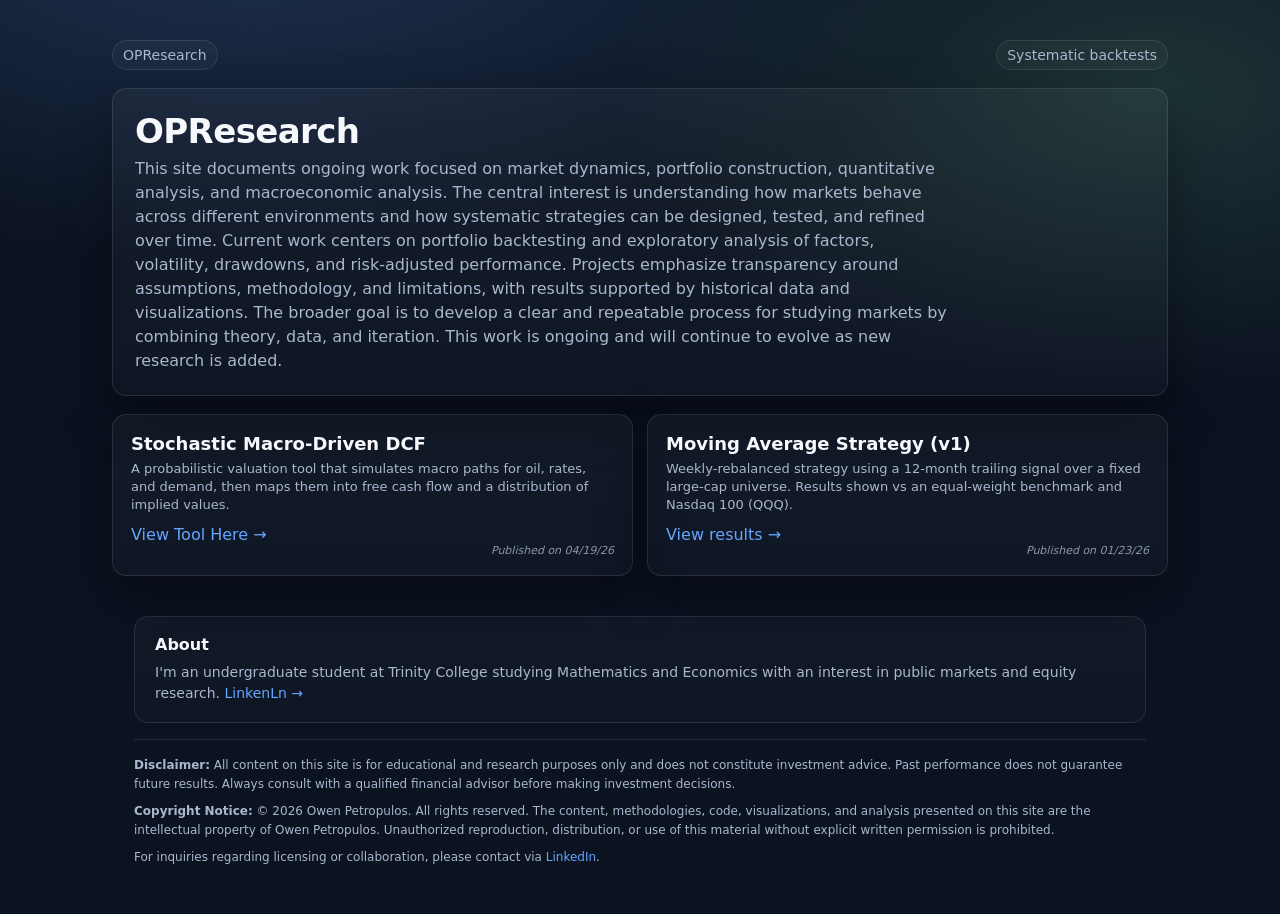
==== docs/index.html @ e0ffdfee "xxxxx" ====
<!DOCTYPE html>
<html lang="en">
<head>
  <meta charset="UTF-8" />
  <meta name="viewport" content="width=device-width, initial-scale=1" />
  <title>OPResearch</title>

  <style>
    :root{
      --bg: #0b1220;
      --panel: #0f1a2b;
      --panel2: #0c1626;
      --text: #f6f8fc;
      --muted: #a9b7cf;
      --line: rgba(255,255,255,0.10);
      --accent: #66a6ff;
      --accent2: #7ee0a3;
      --shadow: 0 20px 50px rgba(0,0,0,0.35);
      --radius: 14px;
      --maxw: 1100px;
    }

    * { box-sizing: border-box; }
    body{
      margin: 0;
      font-family: ui-sans-serif, system-ui, -apple-system, Segoe UI, Roboto, Arial, "Apple Color Emoji","Segoe UI Emoji";
      background: radial-gradient(1200px 600px at 20% -10%, rgba(102,166,255,0.22), transparent 60%),
                  radial-gradient(900px 500px at 90% 10%, rgba(126,224,163,0.16), transparent 60%),
                  var(--bg);
      color: var(--text);
      min-height: 100vh;
      display: flex;
      flex-direction: column;
    }

    a { color: var(--accent); text-decoration: none; }
    a:hover { text-decoration: underline; }

    .wrap{
      max-width: var(--maxw);
      margin: 40px auto 0;
      padding: 0 22px;
      flex: 1;
    }

    .topbar{
      display: flex;
      justify-content: space-between;
      align-items: center;
      margin-bottom: 18px;
      color: var(--muted);
      font-size: 14px;
    }

    .badge{
      display: inline-flex;
      gap: 8px;
      align-items: center;
      padding: 6px 10px;
      border: 1px solid var(--line);
      border-radius: 999px;
      background: rgba(255,255,255,0.03);
      color: var(--muted);
    }

    .hero{
      background: linear-gradient(180deg, rgba(255,255,255,0.04), rgba(255,255,255,0.02));
      border: 1px solid var(--line);
      border-radius: var(--radius);
      box-shadow: var(--shadow);
      padding: 22px 22px;
      margin-bottom: 18px;
    }

    h1{
      margin: 0 0 6px;
      font-size: 34px;
      letter-spacing: -0.6px;
    }

    .sub{
      margin: 0;
      color: var(--muted);
      line-height: 1.5;
      max-width: 80ch;
    }

    .grid{
      display: grid;
      grid-template-columns: 1fr;
      gap: 14px;
      margin-top: 14px;
    }

    @media (min-width: 900px){
      .grid { grid-template-columns: 1fr 1fr; }
    }

    .card{
      background: linear-gradient(180deg, rgba(255,255,255,0.035), rgba(255,255,255,0.02));
      border: 1px solid var(--line);
      border-radius: var(--radius);
      box-shadow: var(--shadow);
      padding: 18px 18px;
      position: relative;
      display: flex;
      flex-direction: column;
    }

    .card h2{
      margin: 0 0 6px;
      font-size: 18px;
    }

    .meta{
      color: var(--muted);
      font-size: 13px;
      margin-bottom: 10px;
      line-height: 1.4;
    }

    .tags{
      display: flex;
      flex-wrap: wrap;
      gap: 8px;
      margin-top: 10px;
      margin-bottom: 8px;
    }

    .tag{
      font-size: 12px;
      color: var(--muted);
      border: 1px solid var(--line);
      border-radius: 999px;
      padding: 5px 9px;
      background: rgba(255,255,255,0.03);
    }

    .publish-date{
      font-size: 11px;
      color: var(--muted);
      font-style: italic;
      text-align: right;
      margin-top: auto;
      opacity: 0.8;
    }

    /* Footer Sections */
    .footer-container{
      max-width: var(--maxw);
      margin: 40px auto 0;
      padding: 0 22px 30px;
    }

    .about-section{
      background: linear-gradient(180deg, rgba(255,255,255,0.03), rgba(255,255,255,0.015));
      border: 1px solid var(--line);
      border-radius: var(--radius);
      padding: 18px 20px;
      margin-bottom: 16px;
    }

    .about-section h3{
      margin: 0 0 8px;
      font-size: 16px;
      color: var(--text);
    }

    .about-section p{
      margin: 0;
      color: var(--muted);
      font-size: 14px;
      line-height: 1.5;
    }

    .legal-footer{
      color: var(--muted);
      font-size: 12px;
      line-height: 1.6;
      padding: 16px 0;
      border-top: 1px solid var(--line);
    }

    .legal-footer p{
      margin: 0 0 8px;
    }

    .legal-footer p:last-child{
      margin: 0;
    }
  </style>
</head>

<body>
  <div class="wrap">
    <div class="topbar">
      <div class="badge">OPResearch</div>
      <div class="badge">Systematic backtests</div>
    </div>

    <section class="hero">
      <h1>OPResearch</h1>
      <p class="sub">
        This site documents ongoing work focused on market dynamics, portfolio construction, quantitative analysis, and macroeconomic analysis. The central interest is understanding how markets behave across different environments and how systematic strategies can be designed, tested, and refined over time. Current work centers on portfolio backtesting and exploratory analysis of factors, volatility, drawdowns, and risk-adjusted performance. Projects emphasize transparency around assumptions, methodology, and limitations, with results supported by historical data and visualizations. The broader goal is to develop a clear and repeatable process for studying markets by combining theory, data, and iteration. This work is ongoing and will continue to evolve as new research is added.
      </p>
    </section>

   <div class="grid">

  <section class="card">
    <h2>Stochastic Macro-Driven DCF</h2>
    <div class="meta">
      A probabilistic valuation tool that simulates macro paths for oil, rates, and demand, then maps them into free cash flow and a distribution of implied values.
    </div>
    <a href="projects/stochastic-macro-dcf/index.html">View Tool Here →</a>
    <div class="publish-date">Published on 04/19/26</div>
  </section>

  <section class="card">
    <h2>Moving Average Strategy (v1)</h2>
    <div class="meta">
      Weekly-rebalanced strategy using a 12-month trailing signal over a fixed large-cap universe.
      Results shown vs an equal-weight benchmark and Nasdaq 100 (QQQ).
    </div>
    <a href="./projects/moving_average_v1/">View results →</a>
    <div class="publish-date">Published on 01/23/26</div>
  </section>

</div>

  <div class="footer-container">
    <div class="about-section">
      <h3>About</h3>
      <p>
        I'm an undergraduate student at Trinity College studying Mathematics and Economics with an interest in public markets and equity research. 
        <a href="https://www.linkedin.com/in/owenpetropulos" target="_blank">LinkenLn →</a>
      </p>
    </div>

    <div class="legal-footer">
      <p><strong>Disclaimer:</strong> All content on this site is for educational and research purposes only and does not constitute investment advice. Past performance does not guarantee future results. Always consult with a qualified financial advisor before making investment decisions.</p>
      
      <p><strong>Copyright Notice:</strong> © 2026 Owen Petropulos. All rights reserved. The content, methodologies, code, visualizations, and analysis presented on this site are the intellectual property of Owen Petropulos. Unauthorized reproduction, distribution, or use of this material without explicit written permission is prohibited.</p>
      
      <p>For inquiries regarding licensing or collaboration, please contact via <a href="https://www.linkedin.com/in/owenpetropulos" target="_blank">LinkedIn</a>.</p>
    </div>
  </div>
</body>
</html>
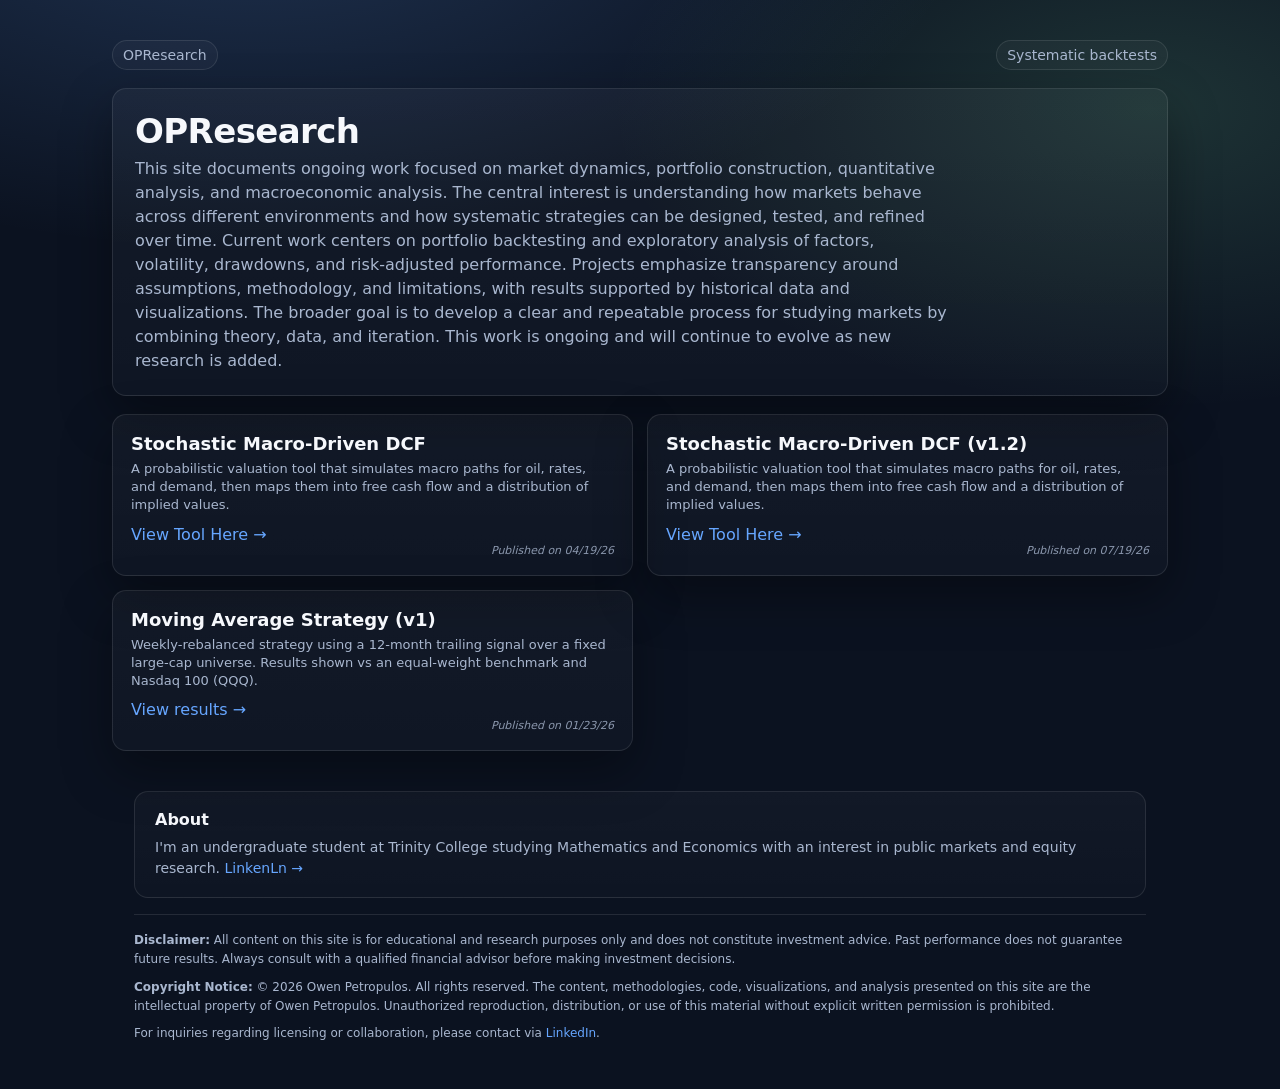
==== commit a5ef3b84: "Update index.html 7.19.26" ====
--- a/docs/index.html
+++ b/docs/index.html
@@ -217,6 +217,15 @@
   </section>
 
   <section class="card">
+    <h2>Stochastic Macro-Driven DCF (v1.2)</h2>
+    <div class="meta">
+      A probabilistic valuation tool that simulates macro paths for oil, rates, and demand, then maps them into free cash flow and a distribution of implied values.
+    </div>
+    <a href="projects/stochastic-macro-dcf/index.html">View Tool Here →</a>
+    <div class="publish-date">Published on 07/19/26</div>
+  </section>
+
+  <section class="card">
     <h2>Moving Average Strategy (v1)</h2>
     <div class="meta">
       Weekly-rebalanced strategy using a 12-month trailing signal over a fixed large-cap universe.
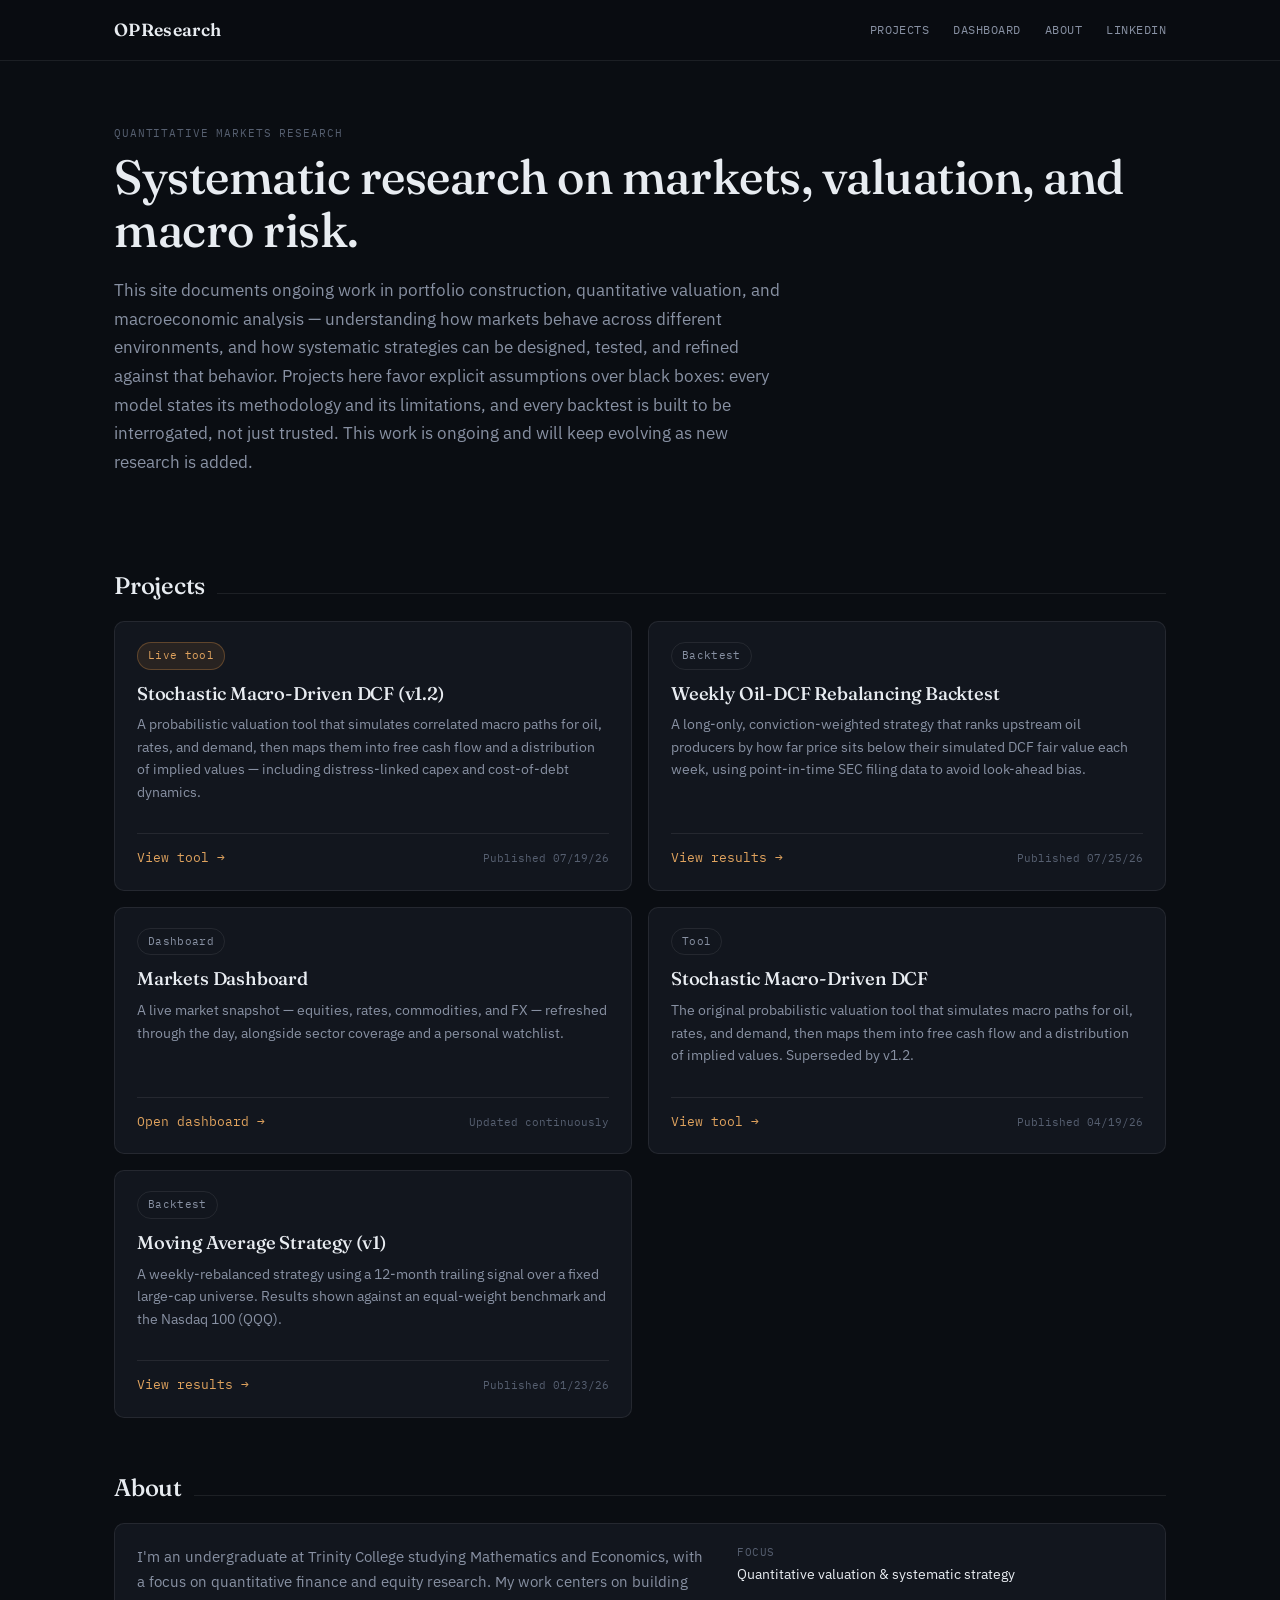
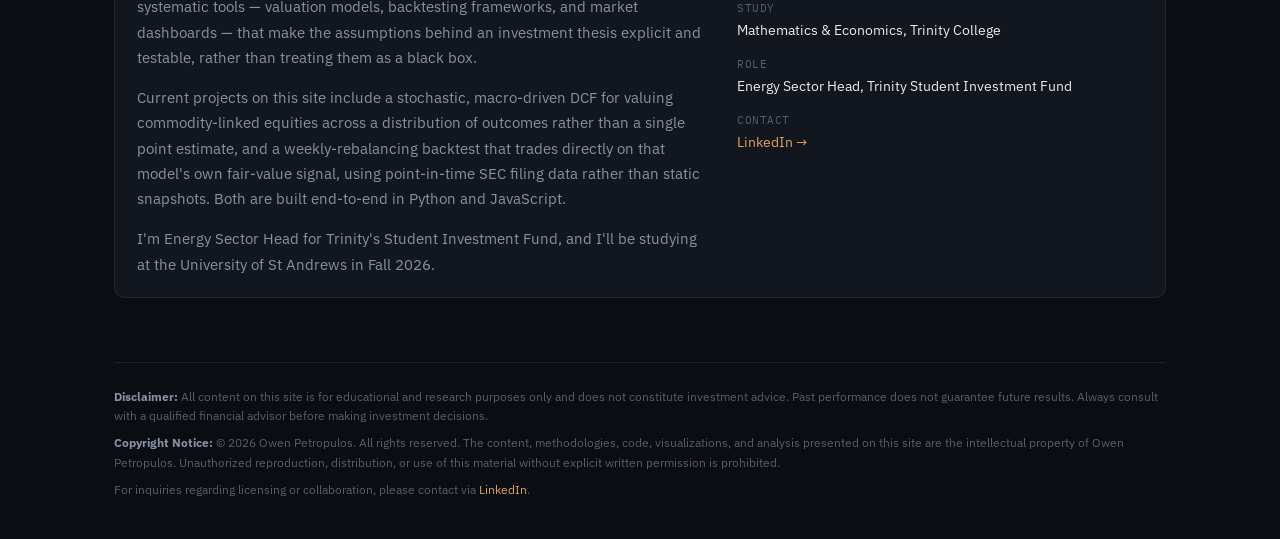
==== commit 08a977c2: "Update index.html" ====
--- a/docs/index.html
+++ b/docs/index.html
@@ -4,255 +4,258 @@
   <meta charset="UTF-8" />
   <meta name="viewport" content="width=device-width, initial-scale=1" />
   <title>OPResearch</title>
-
+  <link rel="stylesheet" href="assets/css/theme.css" />
   <style>
-    :root{
-      --bg: #0b1220;
-      --panel: #0f1a2b;
-      --panel2: #0c1626;
-      --text: #f6f8fc;
-      --muted: #a9b7cf;
-      --line: rgba(255,255,255,0.10);
-      --accent: #66a6ff;
-      --accent2: #7ee0a3;
-      --shadow: 0 20px 50px rgba(0,0,0,0.35);
-      --radius: 14px;
-      --maxw: 1100px;
-    }
-
-    * { box-sizing: border-box; }
-    body{
-      margin: 0;
-      font-family: ui-sans-serif, system-ui, -apple-system, Segoe UI, Roboto, Arial, "Apple Color Emoji","Segoe UI Emoji";
-      background: radial-gradient(1200px 600px at 20% -10%, rgba(102,166,255,0.22), transparent 60%),
-                  radial-gradient(900px 500px at 90% 10%, rgba(126,224,163,0.16), transparent 60%),
-                  var(--bg);
-      color: var(--text);
-      min-height: 100vh;
+    .hero {
+      padding: 64px 0 40px;
+    }
+    .hero h1 {
+      font-size: 3rem;
+      margin-bottom: 20px;
+    }
+    .hero p {
+      font-size: 1.05rem;
+      line-height: 1.7;
+      max-width: 68ch;
+    }
+
+    .section-heading {
+      margin: 56px 0 20px;
+      display: flex;
+      align-items: baseline;
+      gap: 12px;
+    }
+    .section-heading h2 { margin: 0; }
+    .section-heading .rule {
+      flex: 1;
+      height: 1px;
+      background: var(--border);
+    }
+
+    .project-grid {
+      display: grid;
+      grid-template-columns: 1fr;
+      gap: 16px;
+    }
+    @media (min-width: 860px) {
+      .project-grid { grid-template-columns: 1fr 1fr; }
+    }
+
+    .project-card {
       display: flex;
       flex-direction: column;
     }
-
-    a { color: var(--accent); text-decoration: none; }
-    a:hover { text-decoration: underline; }
-
-    .wrap{
-      max-width: var(--maxw);
-      margin: 40px auto 0;
-      padding: 0 22px;
-      flex: 1;
-    }
-
-    .topbar{
+    .project-card .card-body { flex: 1; }
+    .project-card p { font-size: 14px; margin-bottom: 14px; }
+    .project-card .card-footer {
       display: flex;
       justify-content: space-between;
       align-items: center;
-      margin-bottom: 18px;
-      color: var(--muted);
-      font-size: 14px;
-    }
-
-    .badge{
-      display: inline-flex;
-      gap: 8px;
-      align-items: center;
-      padding: 6px 10px;
-      border: 1px solid var(--line);
-      border-radius: 999px;
-      background: rgba(255,255,255,0.03);
-      color: var(--muted);
-    }
-
-    .hero{
-      background: linear-gradient(180deg, rgba(255,255,255,0.04), rgba(255,255,255,0.02));
-      border: 1px solid var(--line);
-      border-radius: var(--radius);
-      box-shadow: var(--shadow);
-      padding: 22px 22px;
-      margin-bottom: 18px;
-    }
-
-    h1{
-      margin: 0 0 6px;
-      font-size: 34px;
-      letter-spacing: -0.6px;
-    }
-
-    .sub{
-      margin: 0;
-      color: var(--muted);
-      line-height: 1.5;
-      max-width: 80ch;
-    }
-
-    .grid{
+      margin-top: 16px;
+      padding-top: 14px;
+      border-top: 1px solid var(--border);
+    }
+
+    .about-grid {
       display: grid;
       grid-template-columns: 1fr;
+      gap: 32px;
+      align-items: start;
+    }
+    @media (min-width: 860px) {
+      .about-grid { grid-template-columns: 1.4fr 1fr; }
+    }
+    .about-grid p { font-size: 14.5px; line-height: 1.75; }
+    .about-facts {
+      display: flex;
+      flex-direction: column;
       gap: 14px;
-      margin-top: 14px;
-    }
-
-    @media (min-width: 900px){
-      .grid { grid-template-columns: 1fr 1fr; }
-    }
-
-    .card{
-      background: linear-gradient(180deg, rgba(255,255,255,0.035), rgba(255,255,255,0.02));
-      border: 1px solid var(--line);
-      border-radius: var(--radius);
-      box-shadow: var(--shadow);
-      padding: 18px 18px;
-      position: relative;
-      display: flex;
-      flex-direction: column;
-    }
-
-    .card h2{
-      margin: 0 0 6px;
-      font-size: 18px;
-    }
-
-    .meta{
-      color: var(--muted);
-      font-size: 13px;
-      margin-bottom: 10px;
-      line-height: 1.4;
-    }
-
-    .tags{
-      display: flex;
-      flex-wrap: wrap;
-      gap: 8px;
-      margin-top: 10px;
-      margin-bottom: 8px;
-    }
-
-    .tag{
-      font-size: 12px;
-      color: var(--muted);
-      border: 1px solid var(--line);
-      border-radius: 999px;
-      padding: 5px 9px;
-      background: rgba(255,255,255,0.03);
-    }
-
-    .publish-date{
+    }
+    .about-fact-label {
+      font-family: var(--font-mono);
       font-size: 11px;
-      color: var(--muted);
-      font-style: italic;
-      text-align: right;
-      margin-top: auto;
-      opacity: 0.8;
-    }
-
-    /* Footer Sections */
-    .footer-container{
-      max-width: var(--maxw);
-      margin: 40px auto 0;
-      padding: 0 22px 30px;
-    }
-
-    .about-section{
-      background: linear-gradient(180deg, rgba(255,255,255,0.03), rgba(255,255,255,0.015));
-      border: 1px solid var(--line);
-      border-radius: var(--radius);
-      padding: 18px 20px;
-      margin-bottom: 16px;
-    }
-
-    .about-section h3{
-      margin: 0 0 8px;
-      font-size: 16px;
+      letter-spacing: 0.05em;
+      text-transform: uppercase;
+      color: var(--text-tertiary);
+      margin-bottom: 2px;
+    }
+    .about-fact-value {
+      font-size: 14px;
       color: var(--text);
-    }
-
-    .about-section p{
-      margin: 0;
-      color: var(--muted);
-      font-size: 14px;
-      line-height: 1.5;
-    }
-
-    .legal-footer{
-      color: var(--muted);
-      font-size: 12px;
-      line-height: 1.6;
-      padding: 16px 0;
-      border-top: 1px solid var(--line);
-    }
-
-    .legal-footer p{
-      margin: 0 0 8px;
-    }
-
-    .legal-footer p:last-child{
-      margin: 0;
     }
   </style>
 </head>
 
 <body>
+  <nav class="site-nav">
+    <div class="site-nav-inner">
+      <a href="index.html" class="site-nav-brand">OPResearch</a>
+      <div class="site-nav-links">
+        <a href="#projects">Projects</a>
+        <a href="dashboard/index.html">Dashboard</a>
+        <a href="#about">About</a>
+        <a href="https://www.linkedin.com/in/owenpetropulos" target="_blank">LinkedIn</a>
+      </div>
+    </div>
+  </nav>
+
   <div class="wrap">
-    <div class="topbar">
-      <div class="badge">OPResearch</div>
-      <div class="badge">Systematic backtests</div>
-    </div>
-
     <section class="hero">
-      <h1>OPResearch</h1>
-      <p class="sub">
-        This site documents ongoing work focused on market dynamics, portfolio construction, quantitative analysis, and macroeconomic analysis. The central interest is understanding how markets behave across different environments and how systematic strategies can be designed, tested, and refined over time. Current work centers on portfolio backtesting and exploratory analysis of factors, volatility, drawdowns, and risk-adjusted performance. Projects emphasize transparency around assumptions, methodology, and limitations, with results supported by historical data and visualizations. The broader goal is to develop a clear and repeatable process for studying markets by combining theory, data, and iteration. This work is ongoing and will continue to evolve as new research is added.
+      <span class="eyebrow">Quantitative markets research</span>
+      <h1>Systematic research on markets, valuation, and macro risk.</h1>
+      <p>
+        This site documents ongoing work in portfolio construction, quantitative valuation,
+        and macroeconomic analysis — understanding how markets behave across different
+        environments, and how systematic strategies can be designed, tested, and refined
+        against that behavior. Projects here favor explicit assumptions over black boxes:
+        every model states its methodology and its limitations, and every backtest is built
+        to be interrogated, not just trusted. This work is ongoing and will keep evolving as
+        new research is added.
       </p>
     </section>
 
-   <div class="grid">
-
-  <section class="card">
-    <h2>Stochastic Macro-Driven DCF</h2>
-    <div class="meta">
-      A probabilistic valuation tool that simulates macro paths for oil, rates, and demand, then maps them into free cash flow and a distribution of implied values.
-    </div>
-    <a href="projects/stochastic-macro-dcf/index.html">View Tool Here →</a>
-    <div class="publish-date">Published on 04/19/26</div>
-  </section>
-
-  <section class="card">
-    <h2>Stochastic Macro-Driven DCF (v1.2)</h2>
-    <div class="meta">
-      A probabilistic valuation tool that simulates macro paths for oil, rates, and demand, then maps them into free cash flow and a distribution of implied values.
-    </div>
-    <a href="projects/stochastic-macro-dcf/index.html">View Tool Here →</a>
-    <div class="publish-date">Published on 07/19/26</div>
-  </section>
-
-  <section class="card">
-    <h2>Moving Average Strategy (v1)</h2>
-    <div class="meta">
-      Weekly-rebalanced strategy using a 12-month trailing signal over a fixed large-cap universe.
-      Results shown vs an equal-weight benchmark and Nasdaq 100 (QQQ).
-    </div>
-    <a href="./projects/moving_average_v1/">View results →</a>
-    <div class="publish-date">Published on 01/23/26</div>
-  </section>
-
-</div>
-
-  <div class="footer-container">
-    <div class="about-section">
-      <h3>About</h3>
-      <p>
-        I'm an undergraduate student at Trinity College studying Mathematics and Economics with an interest in public markets and equity research. 
-        <a href="https://www.linkedin.com/in/owenpetropulos" target="_blank">LinkenLn →</a>
-      </p>
-    </div>
-
-    <div class="legal-footer">
-      <p><strong>Disclaimer:</strong> All content on this site is for educational and research purposes only and does not constitute investment advice. Past performance does not guarantee future results. Always consult with a qualified financial advisor before making investment decisions.</p>
-      
-      <p><strong>Copyright Notice:</strong> © 2026 Owen Petropulos. All rights reserved. The content, methodologies, code, visualizations, and analysis presented on this site are the intellectual property of Owen Petropulos. Unauthorized reproduction, distribution, or use of this material without explicit written permission is prohibited.</p>
-      
+    <div id="projects" class="section-heading">
+      <h2>Projects</h2>
+      <div class="rule"></div>
+    </div>
+
+    <div class="project-grid">
+
+      <section class="card project-card">
+        <div class="card-body">
+          <span class="tag accent">Live tool</span>
+          <h3 style="margin-top:12px;">Stochastic Macro-Driven DCF (v1.2)</h3>
+          <p>
+            A probabilistic valuation tool that simulates correlated macro paths for oil,
+            rates, and demand, then maps them into free cash flow and a distribution of
+            implied values — including distress-linked capex and cost-of-debt dynamics.
+          </p>
+        </div>
+        <div class="card-footer">
+          <a href="projects/stochastic-macro-dcf-v1-2/index.html" class="btn-link">View tool →</a>
+          <span class="publish-date">Published 07/19/26</span>
+        </div>
+      </section>
+
+      <section class="card project-card">
+        <div class="card-body">
+          <span class="tag">Backtest</span>
+          <h3 style="margin-top:12px;">Weekly Oil-DCF Rebalancing Backtest</h3>
+          <p>
+            A long-only, conviction-weighted strategy that ranks upstream oil producers by
+            how far price sits below their simulated DCF fair value each week, using
+            point-in-time SEC filing data to avoid look-ahead bias.
+          </p>
+        </div>
+        <div class="card-footer">
+          <a href="projects/oil-dcf-backtest/index.html" class="btn-link">View results →</a>
+          <span class="publish-date">Published 07/25/26</span>
+        </div>
+      </section>
+
+      <section class="card project-card">
+        <div class="card-body">
+          <span class="tag">Dashboard</span>
+          <h3 style="margin-top:12px;">Markets Dashboard</h3>
+          <p>
+            A live market snapshot — equities, rates, commodities, and FX — refreshed
+            through the day, alongside sector coverage and a personal watchlist.
+          </p>
+        </div>
+        <div class="card-footer">
+          <a href="dashboard/index.html" class="btn-link">Open dashboard →</a>
+          <span class="publish-date">Updated continuously</span>
+        </div>
+      </section>
+
+      <section class="card project-card">
+        <div class="card-body">
+          <span class="tag">Tool</span>
+          <h3 style="margin-top:12px;">Stochastic Macro-Driven DCF</h3>
+          <p>
+            The original probabilistic valuation tool that simulates macro paths for oil,
+            rates, and demand, then maps them into free cash flow and a distribution of
+            implied values. Superseded by v1.2.
+          </p>
+        </div>
+        <div class="card-footer">
+          <a href="projects/stochastic-macro-dcf/index.html" class="btn-link">View tool →</a>
+          <span class="publish-date">Published 04/19/26</span>
+        </div>
+      </section>
+
+      <section class="card project-card">
+        <div class="card-body">
+          <span class="tag">Backtest</span>
+          <h3 style="margin-top:12px;">Moving Average Strategy (v1)</h3>
+          <p>
+            A weekly-rebalanced strategy using a 12-month trailing signal over a fixed
+            large-cap universe. Results shown against an equal-weight benchmark and the
+            Nasdaq 100 (QQQ).
+          </p>
+        </div>
+        <div class="card-footer">
+          <a href="projects/moving_average_v1/index.html" class="btn-link">View results →</a>
+          <span class="publish-date">Published 01/23/26</span>
+        </div>
+      </section>
+
+    </div>
+
+    <div id="about" class="section-heading">
+      <h2>About</h2>
+      <div class="rule"></div>
+    </div>
+
+    <section class="card" style="margin-bottom: 40px;">
+      <div class="about-grid">
+        <div>
+          <p>
+            I'm an undergraduate at Trinity College studying Mathematics and Economics,
+            with a focus on quantitative finance and equity research. My work centers on
+            building systematic tools — valuation models, backtesting frameworks, and
+            market dashboards — that make the assumptions behind an investment thesis
+            explicit and testable, rather than treating them as a black box.
+          </p>
+          <p>
+            Current projects on this site include a stochastic, macro-driven DCF for
+            valuing commodity-linked equities across a distribution of outcomes rather
+            than a single point estimate, and a weekly-rebalancing backtest that trades
+            directly on that model's own fair-value signal, using point-in-time SEC
+            filing data rather than static snapshots. Both are built end-to-end in Python
+            and JavaScript.
+          </p>
+          <p>
+            I'm Energy Sector Head for Trinity's Student Investment Fund, and I'll be
+            studying at the University of St Andrews in Fall 2026.
+          </p>
+        </div>
+        <div class="about-facts">
+          <div>
+            <div class="about-fact-label">Focus</div>
+            <div class="about-fact-value">Quantitative valuation &amp; systematic strategy</div>
+          </div>
+          <div>
+            <div class="about-fact-label">Study</div>
+            <div class="about-fact-value">Mathematics &amp; Economics, Trinity College</div>
+          </div>
+          <div>
+            <div class="about-fact-label">Role</div>
+            <div class="about-fact-value">Energy Sector Head, Trinity Student Investment Fund</div>
+          </div>
+          <div>
+            <div class="about-fact-label">Contact</div>
+            <div class="about-fact-value"><a href="https://www.linkedin.com/in/owenpetropulos" target="_blank">LinkedIn →</a></div>
+          </div>
+        </div>
+      </div>
+    </section>
+
+    <footer class="site-footer">
+      <p><strong style="color: var(--text-secondary);">Disclaimer:</strong> All content on this site is for educational and research purposes only and does not constitute investment advice. Past performance does not guarantee future results. Always consult with a qualified financial advisor before making investment decisions.</p>
+      <p><strong style="color: var(--text-secondary);">Copyright Notice:</strong> © 2026 Owen Petropulos. All rights reserved. The content, methodologies, code, visualizations, and analysis presented on this site are the intellectual property of Owen Petropulos. Unauthorized reproduction, distribution, or use of this material without explicit written permission is prohibited.</p>
       <p>For inquiries regarding licensing or collaboration, please contact via <a href="https://www.linkedin.com/in/owenpetropulos" target="_blank">LinkedIn</a>.</p>
-    </div>
+    </footer>
   </div>
 </body>
 </html>
--- a/docs/assets/css/theme.css
+++ b/docs/assets/css/theme.css
@@ -0,0 +1,303 @@
+/* ==============================================================
+   OPResearch — Shared Site Theme
+   --------------------------------------------------------------
+   Single source of truth for color, type, and core components
+   across every page (main site, dashboard, project pages). Pages
+   should link this file first, then layer page-specific CSS for
+   layout needs unique to that page.
+
+   Design direction: an institutional research-note aesthetic —
+   serif display headlines for gravitas, monospace for all data/
+   figures/tickers (precision), generous whitespace for prose.
+   Accent is a muted amber/bronze, tied to the site's oil & macro
+   research subject matter (crude oil, old terminal-amber displays)
+   rather than a generic cyan or acid-green default.
+   ============================================================== */
+
+@import url('https://fonts.googleapis.com/css2?family=Fraunces:ital,opsz,wght@0,9..144,400;0,9..144,500;0,9..144,600;1,9..144,400;1,9..144,500&family=IBM+Plex+Sans:wght@400;500;600&family=IBM+Plex+Mono:wght@400;500;600&display=swap');
+
+:root {
+  /* Surfaces */
+  --bg:             #0a0d12;
+  --surface:        #12161e;
+  --surface-raised: #171c26;
+  --surface-hover:  #1c2230;
+
+  /* Text */
+  --text:           #e8ecf1;
+  --text-secondary: #8891a3;
+  --text-tertiary:  #565f70;
+
+  /* Borders */
+  --border:         rgba(255,255,255,0.08);
+  --border-strong:  rgba(255,255,255,0.16);
+
+  /* Accent -- amber/bronze, tied to oil & terminal-display heritage */
+  --accent:         #c8863f;
+  --accent-bright:  #e0a35e;
+  --accent-soft:    rgba(200,134,63,0.12);
+  --accent-border:  rgba(200,134,63,0.35);
+
+  /* Functional (financial convention -- up/down) */
+  --positive:       #5fa87c;
+  --negative:       #c1584a;
+
+  /* Type */
+  --font-display: 'Fraunces', Georgia, serif;
+  --font-body:    'IBM Plex Sans', ui-sans-serif, system-ui, sans-serif;
+  --font-mono:    'IBM Plex Mono', ui-monospace, monospace;
+
+  /* Layout */
+  --radius:  10px;
+  --radius-sm: 6px;
+  --maxw:    1100px;
+  --maxw-prose: 760px;
+}
+
+/* ---------- Reset & base ---------- */
+* { box-sizing: border-box; }
+
+html { scroll-behavior: smooth; }
+
+body {
+  margin: 0;
+  background: var(--bg);
+  color: var(--text);
+  font-family: var(--font-body);
+  font-size: 15px;
+  line-height: 1.6;
+  -webkit-font-smoothing: antialiased;
+}
+
+h1, h2, h3, h4 {
+  font-family: var(--font-display);
+  font-weight: 500;
+  color: var(--text);
+  margin: 0 0 0.5em;
+  letter-spacing: -0.01em;
+}
+
+h1 { font-size: 2.4rem; line-height: 1.1; }
+h2 { font-size: 1.5rem; line-height: 1.2; }
+h3 { font-size: 1.15rem; line-height: 1.3; }
+
+p { margin: 0 0 1em; color: var(--text-secondary); }
+p:last-child { margin-bottom: 0; }
+
+a {
+  color: var(--accent-bright);
+  text-decoration: none;
+  border-bottom: 1px solid transparent;
+  transition: border-color 0.15s ease, color 0.15s ease;
+}
+a:hover {
+  border-bottom-color: var(--accent-border);
+}
+
+code, .mono {
+  font-family: var(--font-mono);
+}
+
+::selection { background: var(--accent-soft); color: var(--text); }
+
+/* ---------- Layout containers ---------- */
+.wrap {
+  max-width: var(--maxw);
+  margin: 0 auto;
+  padding: 0 24px;
+}
+
+.prose {
+  max-width: var(--maxw-prose);
+}
+
+/* ---------- Site nav (shared across every page) ---------- */
+.site-nav {
+  border-bottom: 1px solid var(--border);
+  background: rgba(10,13,18,0.85);
+  backdrop-filter: blur(8px);
+  position: sticky;
+  top: 0;
+  z-index: 50;
+}
+
+.site-nav-inner {
+  max-width: var(--maxw);
+  margin: 0 auto;
+  padding: 16px 24px;
+  display: flex;
+  justify-content: space-between;
+  align-items: center;
+}
+
+.site-nav-brand {
+  font-family: var(--font-display);
+  font-size: 1.1rem;
+  font-weight: 600;
+  letter-spacing: 0.02em;
+  color: var(--text);
+  border-bottom: none;
+}
+.site-nav-brand:hover { color: var(--accent-bright); }
+
+.site-nav-links {
+  display: flex;
+  gap: 24px;
+  align-items: center;
+}
+
+.site-nav-links a {
+  font-family: var(--font-mono);
+  font-size: 12px;
+  letter-spacing: 0.04em;
+  text-transform: uppercase;
+  color: var(--text-secondary);
+  border-bottom: none;
+}
+.site-nav-links a:hover,
+.site-nav-links a.active {
+  color: var(--accent-bright);
+}
+
+.site-nav-context {
+  font-family: var(--font-mono);
+  font-size: 12px;
+  color: var(--text-tertiary);
+}
+
+/* ---------- Cards ---------- */
+.card {
+  background: var(--surface);
+  border: 1px solid var(--border);
+  border-radius: var(--radius);
+  padding: 20px 22px;
+  transition: border-color 0.15s ease, background 0.15s ease;
+}
+
+.card:hover {
+  border-color: var(--border-strong);
+}
+
+.card h2, .card h3 { margin-bottom: 8px; }
+
+/* ---------- Marginalia -- the signature explanatory component ----------
+   A thin accent-colored left rule + small-caps label. Used consistently
+   for methodology notes, data-source callouts, and limitations across
+   every page -- gives the site's existing habit of flagging caveats
+   and assumptions a consistent visual home. */
+.marginalia {
+  border-left: 2px solid var(--accent);
+  border-radius: 0;
+  padding: 4px 0 4px 18px;
+  margin: 1.5em 0;
+}
+
+.marginalia-label {
+  font-family: var(--font-mono);
+  font-size: 11px;
+  letter-spacing: 0.08em;
+  text-transform: uppercase;
+  color: var(--accent-bright);
+  display: block;
+  margin-bottom: 4px;
+}
+
+.marginalia p {
+  font-size: 14px;
+  color: var(--text-secondary);
+  margin: 0;
+}
+
+/* ---------- Data tiles (metrics, market figures) ---------- */
+.data-tile {
+  background: var(--surface);
+  border: 1px solid var(--border);
+  border-radius: var(--radius-sm);
+  padding: 14px 16px;
+}
+
+.data-tile-label {
+  font-family: var(--font-mono);
+  font-size: 11px;
+  letter-spacing: 0.04em;
+  text-transform: uppercase;
+  color: var(--text-tertiary);
+  margin-bottom: 6px;
+}
+
+.data-tile-value {
+  font-family: var(--font-mono);
+  font-size: 1.3rem;
+  font-weight: 500;
+  color: var(--text);
+}
+
+.data-tile-delta {
+  font-family: var(--font-mono);
+  font-size: 12px;
+  margin-top: 4px;
+}
+.data-tile-delta.positive { color: var(--positive); }
+.data-tile-delta.negative { color: var(--negative); }
+
+/* ---------- Tags / badges ---------- */
+.tag {
+  font-family: var(--font-mono);
+  font-size: 11px;
+  letter-spacing: 0.03em;
+  color: var(--text-secondary);
+  border: 1px solid var(--border);
+  border-radius: 999px;
+  padding: 4px 10px;
+  display: inline-flex;
+  align-items: center;
+  gap: 6px;
+}
+
+.tag.accent {
+  color: var(--accent-bright);
+  border-color: var(--accent-border);
+  background: var(--accent-soft);
+}
+
+/* ---------- Buttons / links-as-actions ---------- */
+.btn-link {
+  font-family: var(--font-mono);
+  font-size: 13px;
+  color: var(--accent-bright);
+  display: inline-flex;
+  align-items: center;
+  gap: 6px;
+}
+
+/* ---------- Footer ---------- */
+.site-footer {
+  border-top: 1px solid var(--border);
+  margin-top: 64px;
+  padding: 24px 0 40px;
+}
+
+.site-footer p {
+  font-size: 12px;
+  line-height: 1.6;
+  color: var(--text-tertiary);
+  margin: 0 0 8px;
+}
+.site-footer p:last-child { margin: 0; }
+
+/* ---------- Utility ---------- */
+.eyebrow {
+  font-family: var(--font-mono);
+  font-size: 11px;
+  letter-spacing: 0.08em;
+  text-transform: uppercase;
+  color: var(--text-tertiary);
+  margin-bottom: 8px;
+  display: block;
+}
+
+.publish-date {
+  font-family: var(--font-mono);
+  font-size: 11px;
+  color: var(--text-tertiary);
+}
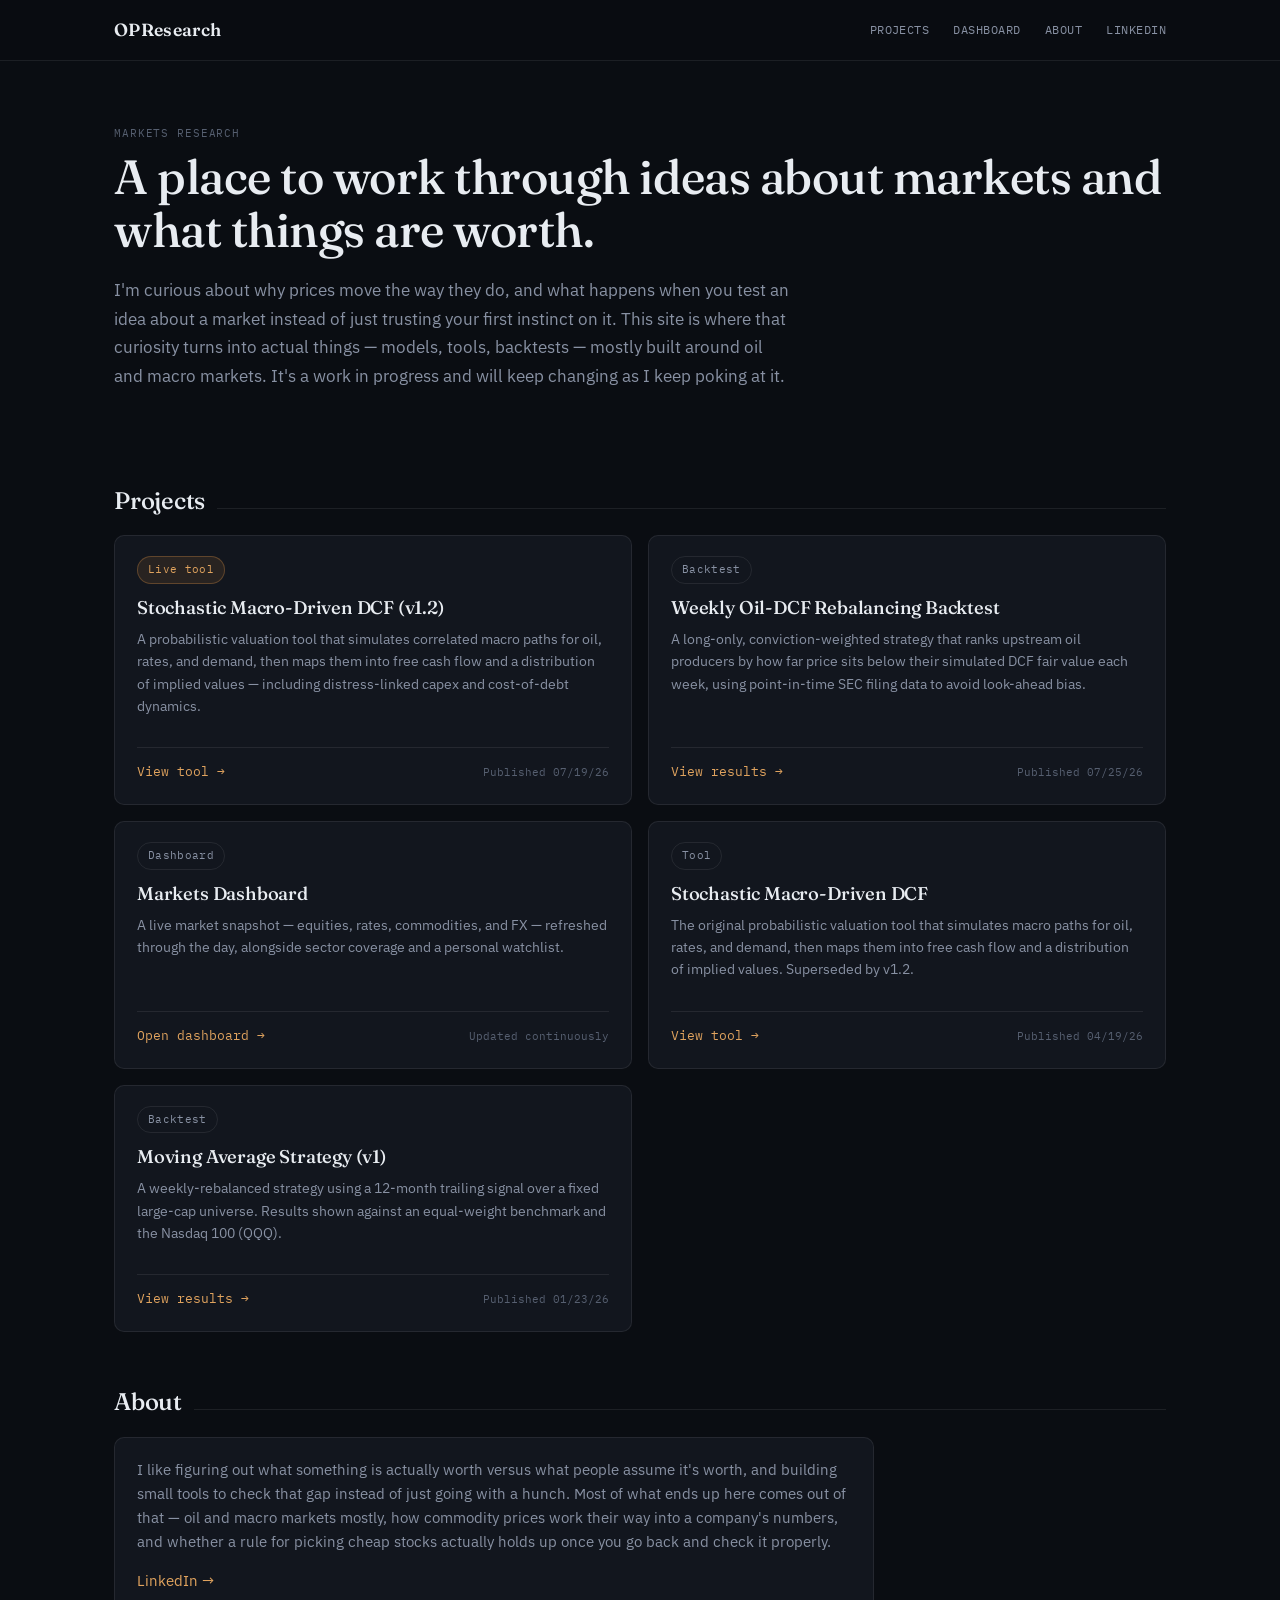
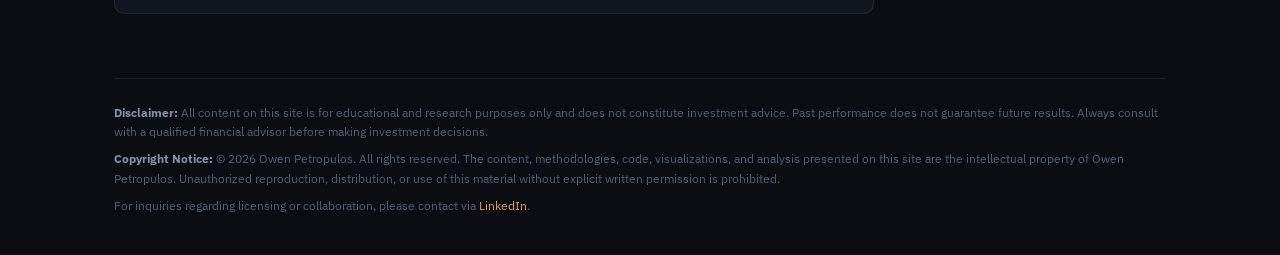
==== commit ae050972: "Update index.html" ====
--- a/docs/index.html
+++ b/docs/index.html
@@ -55,34 +55,6 @@
       padding-top: 14px;
       border-top: 1px solid var(--border);
     }
-
-    .about-grid {
-      display: grid;
-      grid-template-columns: 1fr;
-      gap: 32px;
-      align-items: start;
-    }
-    @media (min-width: 860px) {
-      .about-grid { grid-template-columns: 1.4fr 1fr; }
-    }
-    .about-grid p { font-size: 14.5px; line-height: 1.75; }
-    .about-facts {
-      display: flex;
-      flex-direction: column;
-      gap: 14px;
-    }
-    .about-fact-label {
-      font-family: var(--font-mono);
-      font-size: 11px;
-      letter-spacing: 0.05em;
-      text-transform: uppercase;
-      color: var(--text-tertiary);
-      margin-bottom: 2px;
-    }
-    .about-fact-value {
-      font-size: 14px;
-      color: var(--text);
-    }
   </style>
 </head>
 
@@ -101,16 +73,14 @@
 
   <div class="wrap">
     <section class="hero">
-      <span class="eyebrow">Quantitative markets research</span>
-      <h1>Systematic research on markets, valuation, and macro risk.</h1>
+      <span class="eyebrow">Markets research</span>
+      <h1>A place to work through ideas about markets and what things are worth.</h1>
       <p>
-        This site documents ongoing work in portfolio construction, quantitative valuation,
-        and macroeconomic analysis — understanding how markets behave across different
-        environments, and how systematic strategies can be designed, tested, and refined
-        against that behavior. Projects here favor explicit assumptions over black boxes:
-        every model states its methodology and its limitations, and every backtest is built
-        to be interrogated, not just trusted. This work is ongoing and will keep evolving as
-        new research is added.
+        I'm curious about why prices move the way they do, and what happens when
+        you test an idea about a market instead of just trusting your first instinct
+        on it. This site is where that curiosity turns into actual things — models,
+        tools, backtests — mostly built around oil and macro markets. It's a work
+        in progress and will keep changing as I keep poking at it.
       </p>
     </section>
 
@@ -207,48 +177,18 @@
       <div class="rule"></div>
     </div>
 
-    <section class="card" style="margin-bottom: 40px;">
-      <div class="about-grid">
-        <div>
-          <p>
-            I'm an undergraduate at Trinity College studying Mathematics and Economics,
-            with a focus on quantitative finance and equity research. My work centers on
-            building systematic tools — valuation models, backtesting frameworks, and
-            market dashboards — that make the assumptions behind an investment thesis
-            explicit and testable, rather than treating them as a black box.
-          </p>
-          <p>
-            Current projects on this site include a stochastic, macro-driven DCF for
-            valuing commodity-linked equities across a distribution of outcomes rather
-            than a single point estimate, and a weekly-rebalancing backtest that trades
-            directly on that model's own fair-value signal, using point-in-time SEC
-            filing data rather than static snapshots. Both are built end-to-end in Python
-            and JavaScript.
-          </p>
-          <p>
-            I'm Energy Sector Head for Trinity's Student Investment Fund, and I'll be
-            studying at the University of St Andrews in Fall 2026.
-          </p>
-        </div>
-        <div class="about-facts">
-          <div>
-            <div class="about-fact-label">Focus</div>
-            <div class="about-fact-value">Quantitative valuation &amp; systematic strategy</div>
-          </div>
-          <div>
-            <div class="about-fact-label">Study</div>
-            <div class="about-fact-value">Mathematics &amp; Economics, Trinity College</div>
-          </div>
-          <div>
-            <div class="about-fact-label">Role</div>
-            <div class="about-fact-value">Energy Sector Head, Trinity Student Investment Fund</div>
-          </div>
-          <div>
-            <div class="about-fact-label">Contact</div>
-            <div class="about-fact-value"><a href="https://www.linkedin.com/in/owenpetropulos" target="_blank">LinkedIn →</a></div>
-          </div>
-        </div>
-      </div>
+    <section class="card" style="margin-bottom: 40px; max-width: var(--maxw-prose);">
+      <p>
+        I like figuring out what something is actually worth versus what people
+        assume it's worth, and building small tools to check that gap instead of
+        just going with a hunch. Most of what ends up here comes out of that —
+        oil and macro markets mostly, how commodity prices work their way into a
+        company's numbers, and whether a rule for picking cheap stocks actually
+        holds up once you go back and check it properly.
+      </p>
+      <p style="margin-top: 14px;">
+        <a href="https://www.linkedin.com/in/owenpetropulos" target="_blank">LinkedIn →</a>
+      </p>
     </section>
 
     <footer class="site-footer">
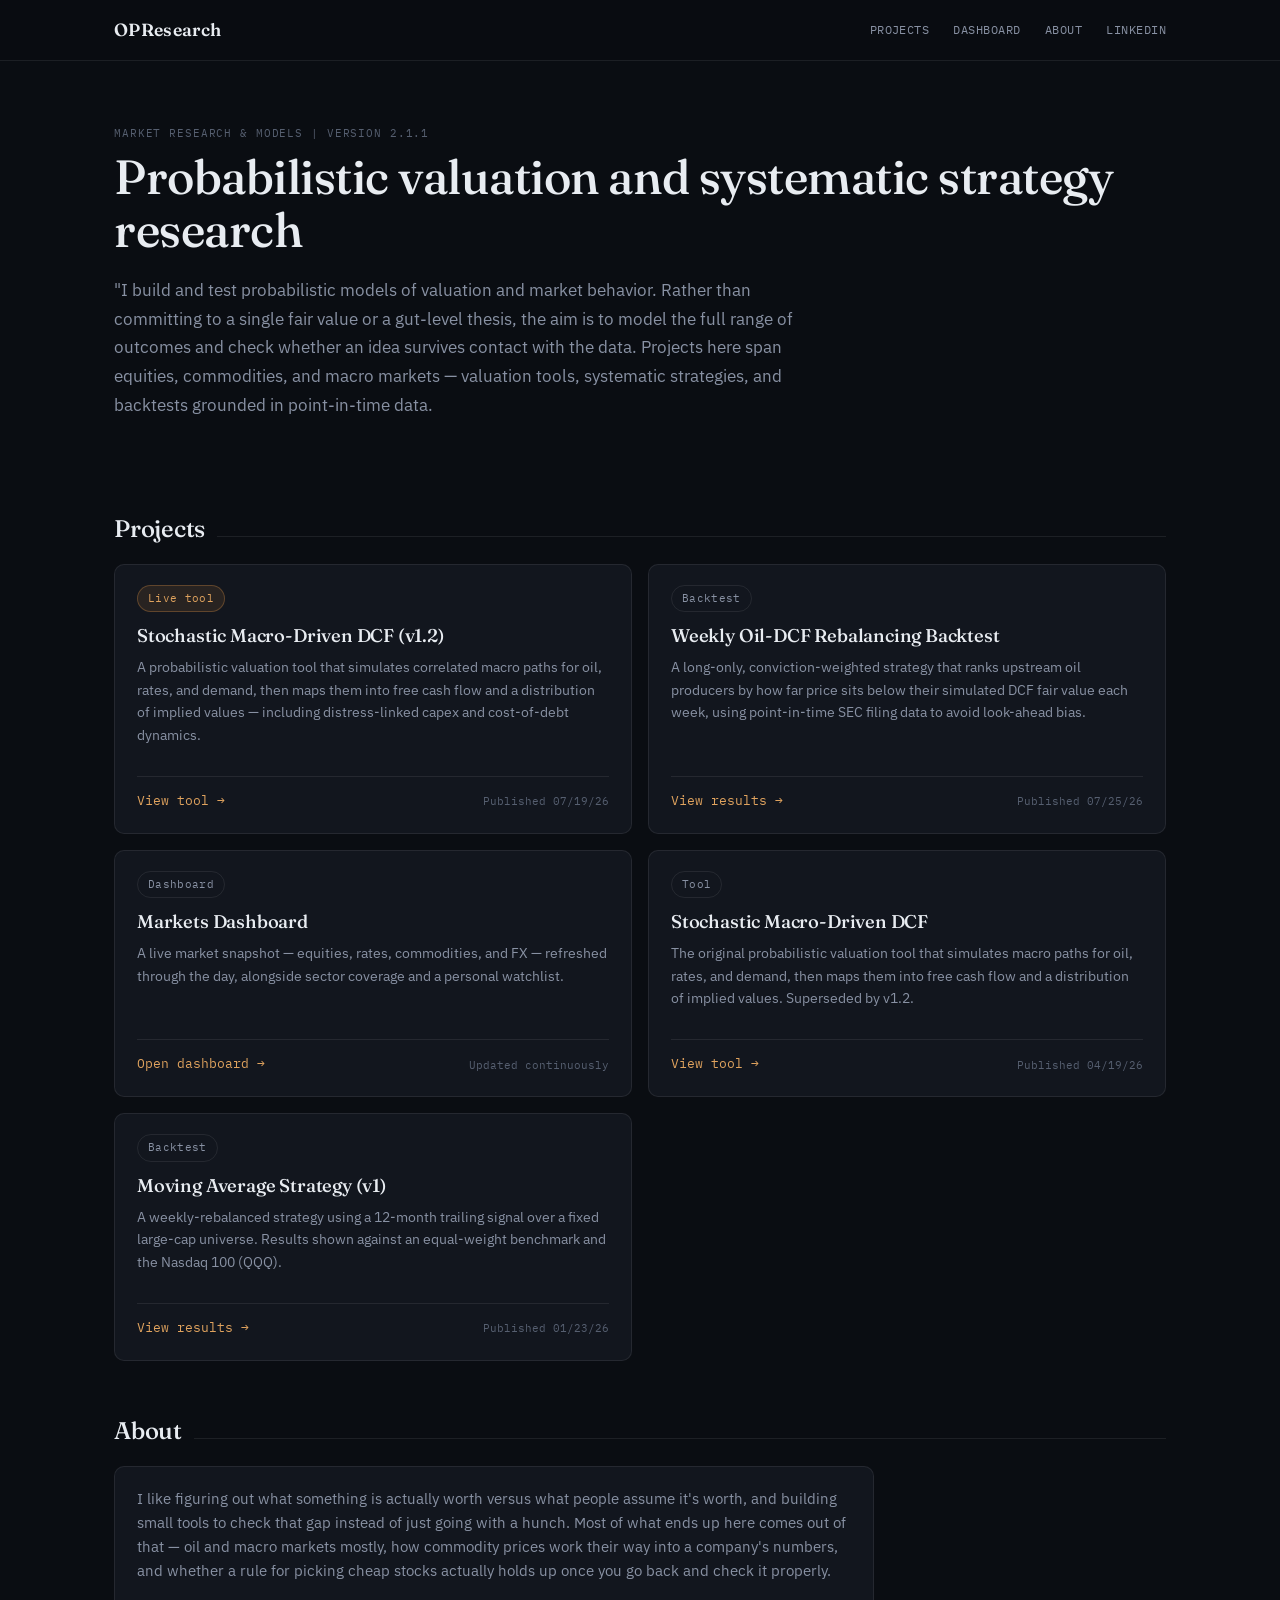
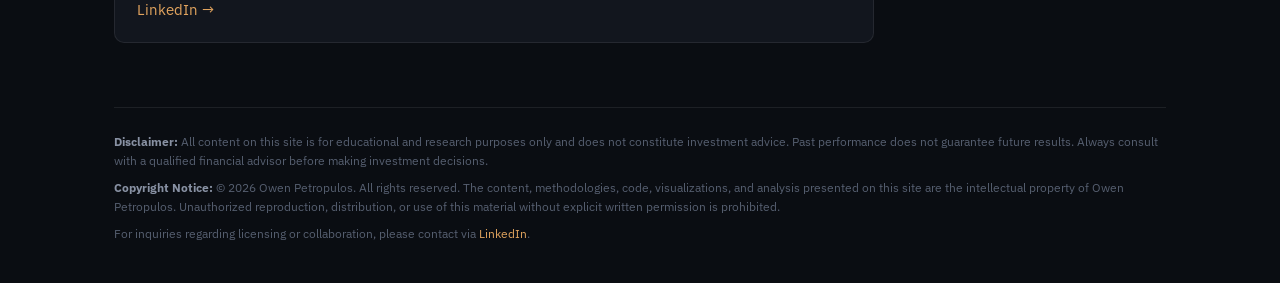
==== commit 5ac201c4: "Update index.html" ====
--- a/docs/index.html
+++ b/docs/index.html
@@ -73,14 +73,10 @@
 
   <div class="wrap">
     <section class="hero">
-      <span class="eyebrow">Markets research</span>
-      <h1>A place to work through ideas about markets and what things are worth.</h1>
+      <span class="eyebrow">MARKET RESEARCH & MODELS | version 2.1.1</span>
+      <h1>Probabilistic valuation and systematic strategy research</h1>
       <p>
-        I'm curious about why prices move the way they do, and what happens when
-        you test an idea about a market instead of just trusting your first instinct
-        on it. This site is where that curiosity turns into actual things — models,
-        tools, backtests — mostly built around oil and macro markets. It's a work
-        in progress and will keep changing as I keep poking at it.
+        "I build and test probabilistic models of valuation and market behavior. Rather than committing to a single fair value or a gut-level thesis, the aim is to model the full range of outcomes and check whether an idea survives contact with the data. Projects here span equities, commodities, and macro markets — valuation tools, systematic strategies, and backtests grounded in point-in-time data.
       </p>
     </section>
 
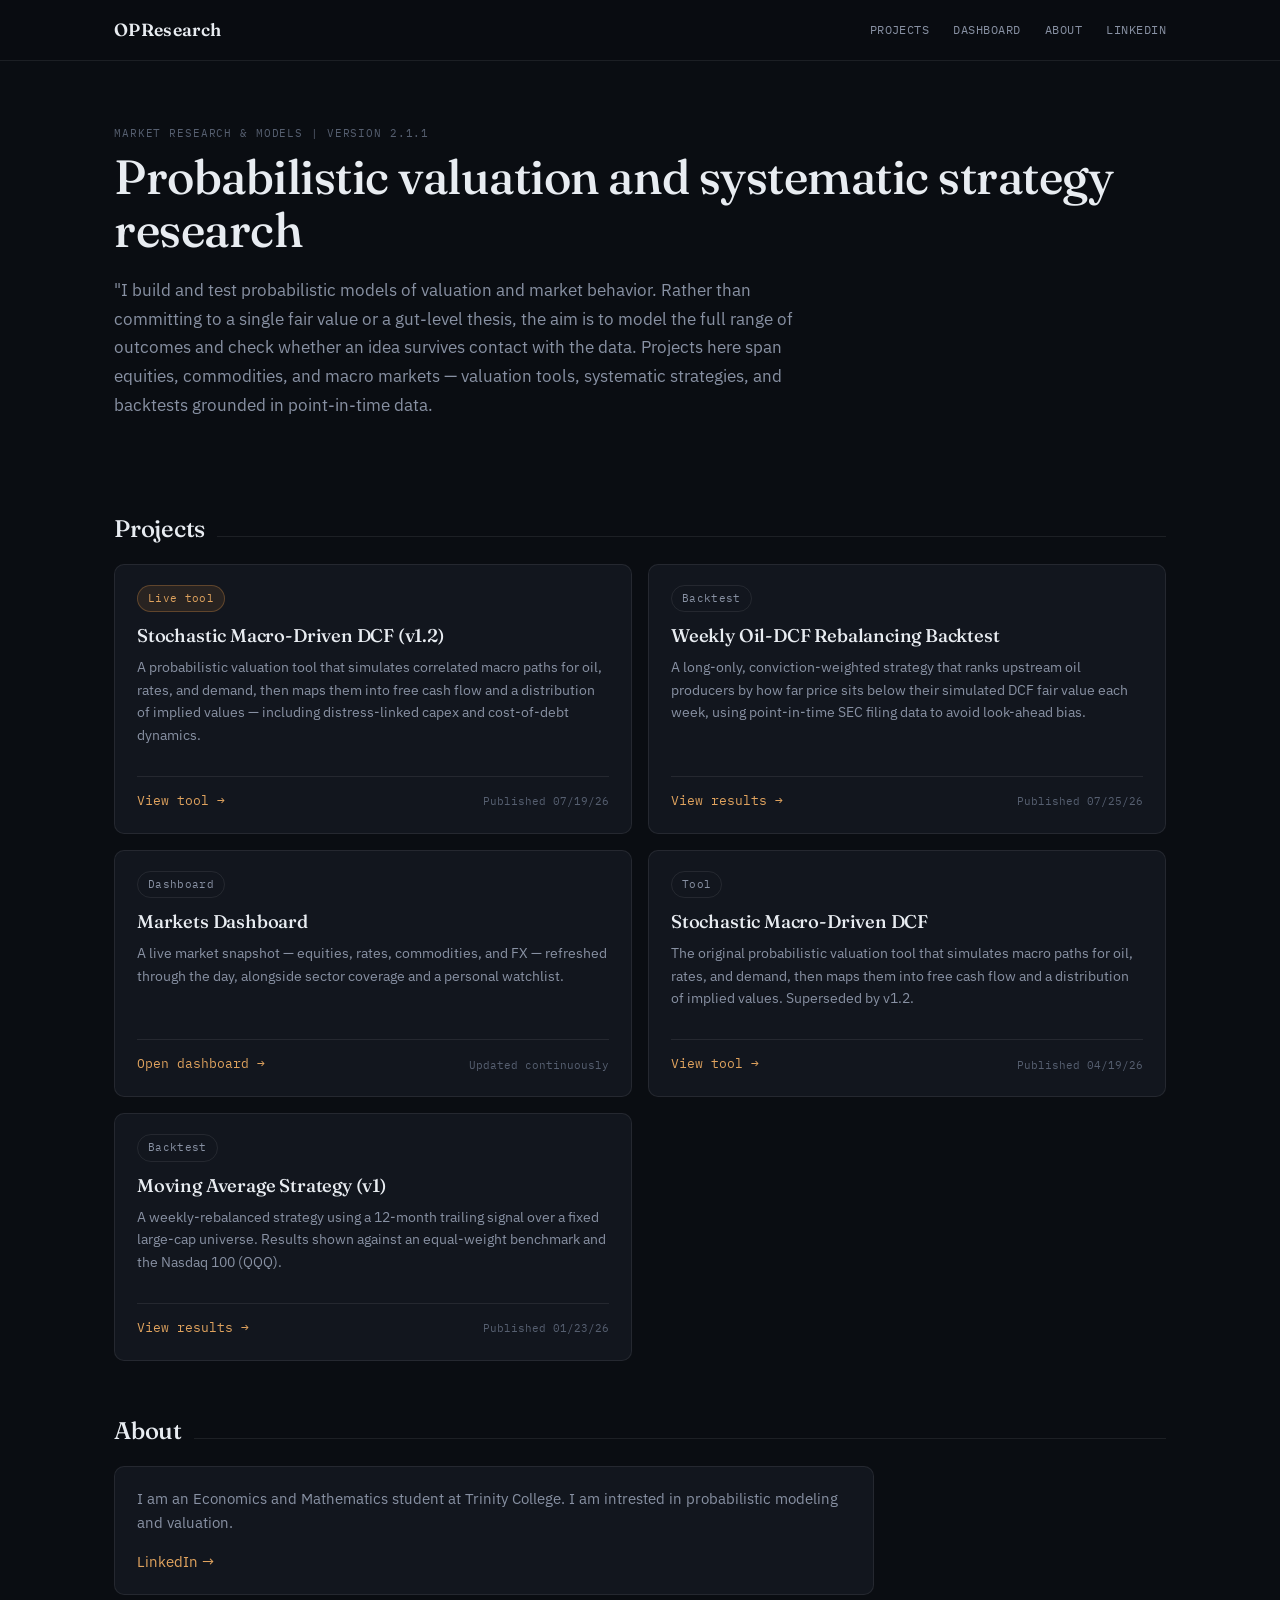
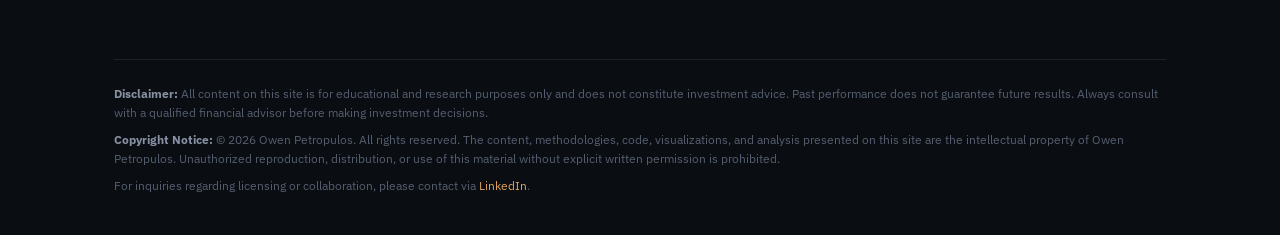
==== commit 723d9777: "Update index.html" ====
--- a/docs/index.html
+++ b/docs/index.html
@@ -175,12 +175,7 @@
 
     <section class="card" style="margin-bottom: 40px; max-width: var(--maxw-prose);">
       <p>
-        I like figuring out what something is actually worth versus what people
-        assume it's worth, and building small tools to check that gap instead of
-        just going with a hunch. Most of what ends up here comes out of that —
-        oil and macro markets mostly, how commodity prices work their way into a
-        company's numbers, and whether a rule for picking cheap stocks actually
-        holds up once you go back and check it properly.
+        I am an Economics and Mathematics student at Trinity College. I am intrested in probabilistic modeling and valuation.
       </p>
       <p style="margin-top: 14px;">
         <a href="https://www.linkedin.com/in/owenpetropulos" target="_blank">LinkedIn →</a>
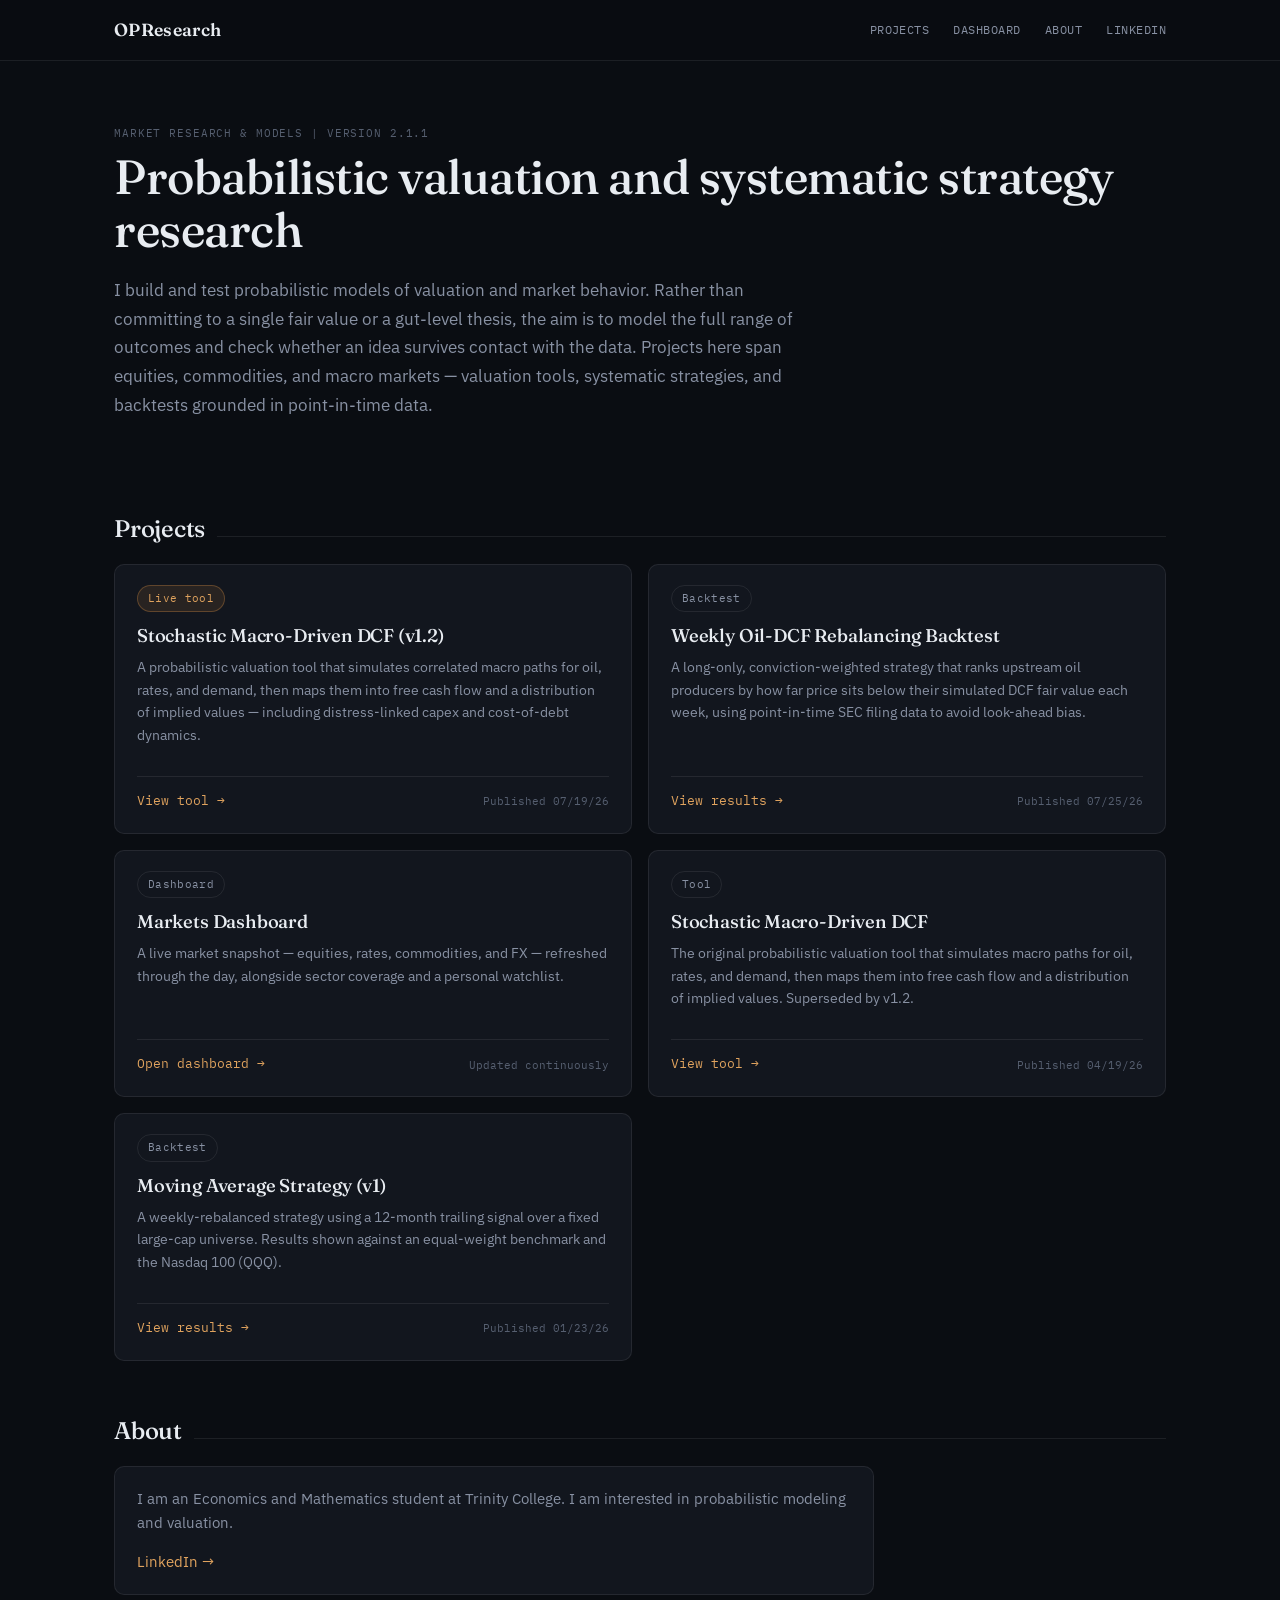
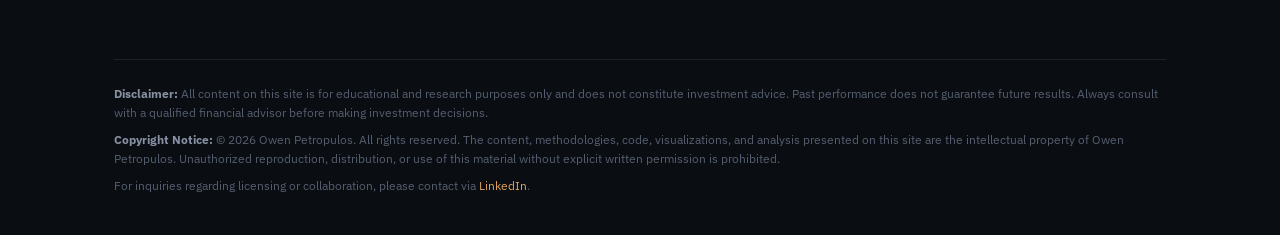
==== commit 09edc5db: "Update index.html" ====
--- a/docs/index.html
+++ b/docs/index.html
@@ -76,7 +76,7 @@
       <span class="eyebrow">MARKET RESEARCH & MODELS | version 2.1.1</span>
       <h1>Probabilistic valuation and systematic strategy research</h1>
       <p>
-        "I build and test probabilistic models of valuation and market behavior. Rather than committing to a single fair value or a gut-level thesis, the aim is to model the full range of outcomes and check whether an idea survives contact with the data. Projects here span equities, commodities, and macro markets — valuation tools, systematic strategies, and backtests grounded in point-in-time data.
+        I build and test probabilistic models of valuation and market behavior. Rather than committing to a single fair value or a gut-level thesis, the aim is to model the full range of outcomes and check whether an idea survives contact with the data. Projects here span equities, commodities, and macro markets — valuation tools, systematic strategies, and backtests grounded in point-in-time data.
       </p>
     </section>
 
@@ -175,7 +175,7 @@
 
     <section class="card" style="margin-bottom: 40px; max-width: var(--maxw-prose);">
       <p>
-        I am an Economics and Mathematics student at Trinity College. I am intrested in probabilistic modeling and valuation.
+        I am an Economics and Mathematics student at Trinity College. I am interested in probabilistic modeling and valuation.
       </p>
       <p style="margin-top: 14px;">
         <a href="https://www.linkedin.com/in/owenpetropulos" target="_blank">LinkedIn →</a>
